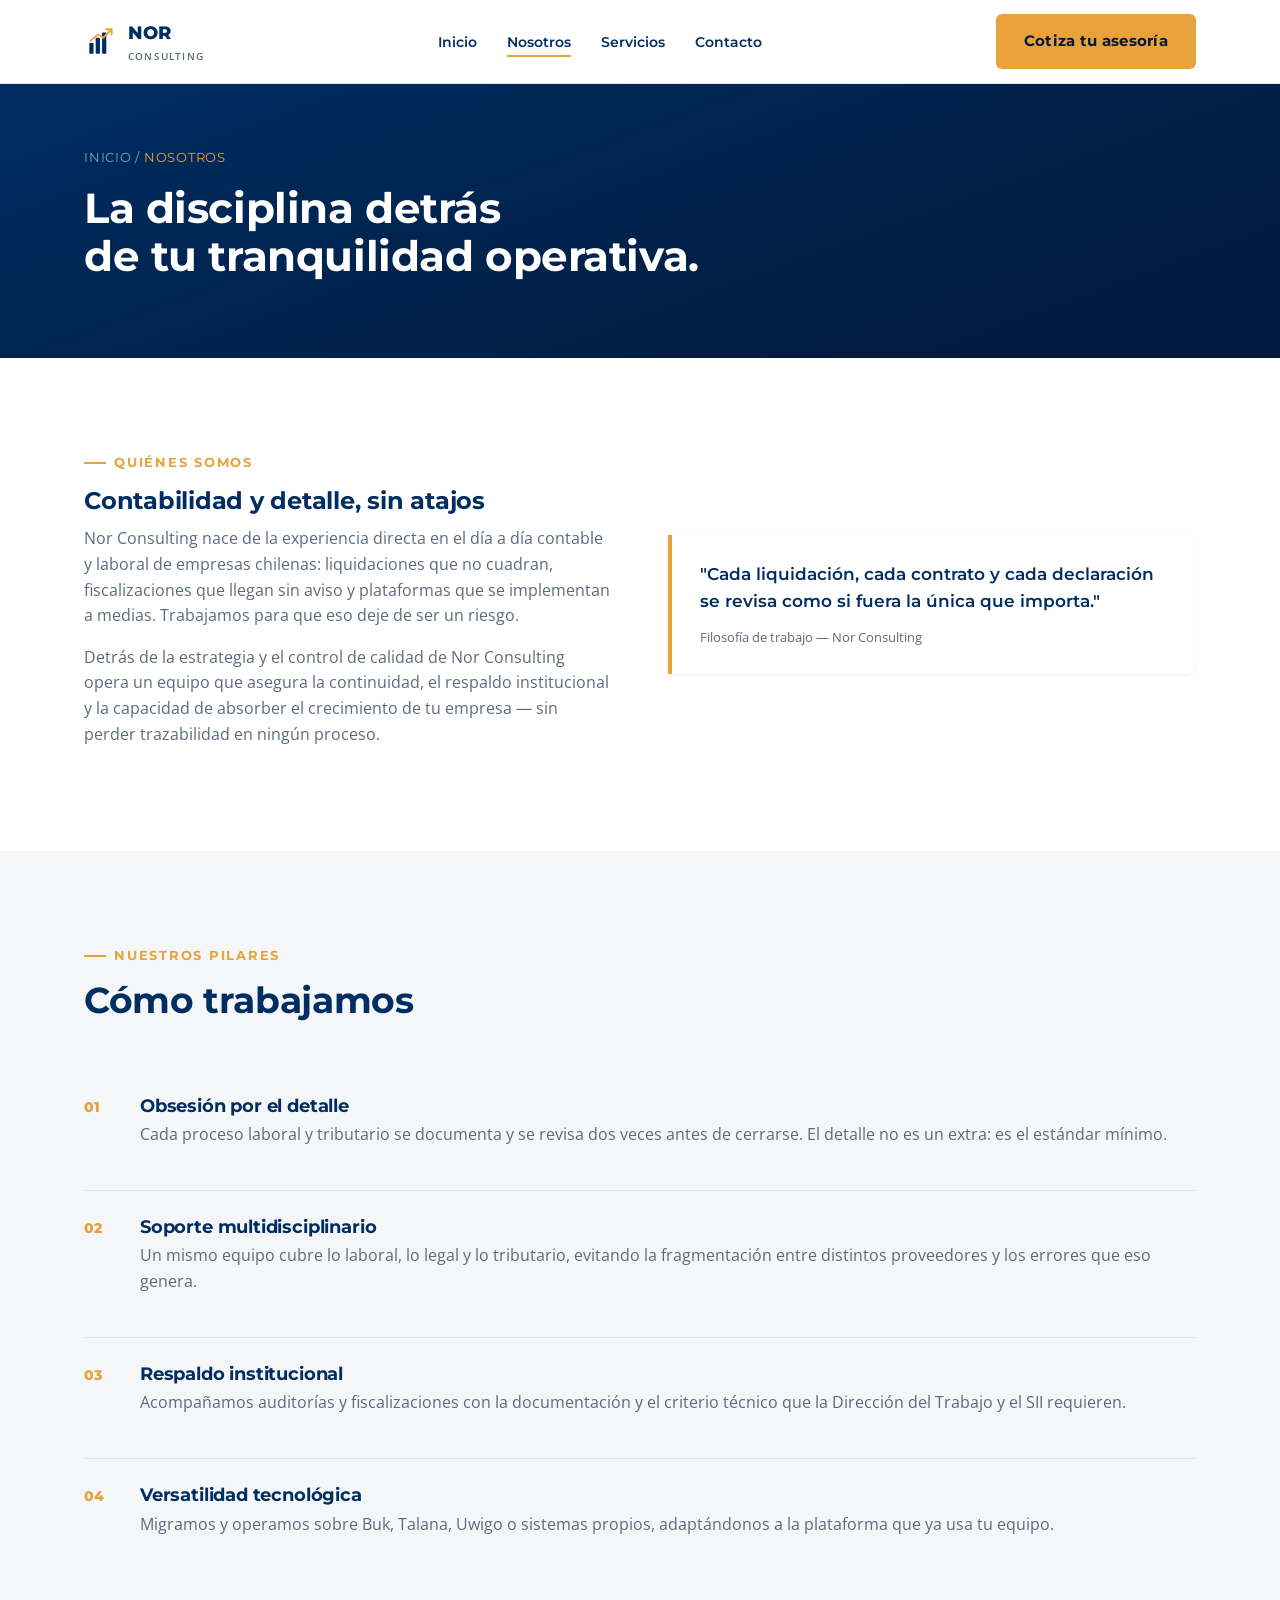
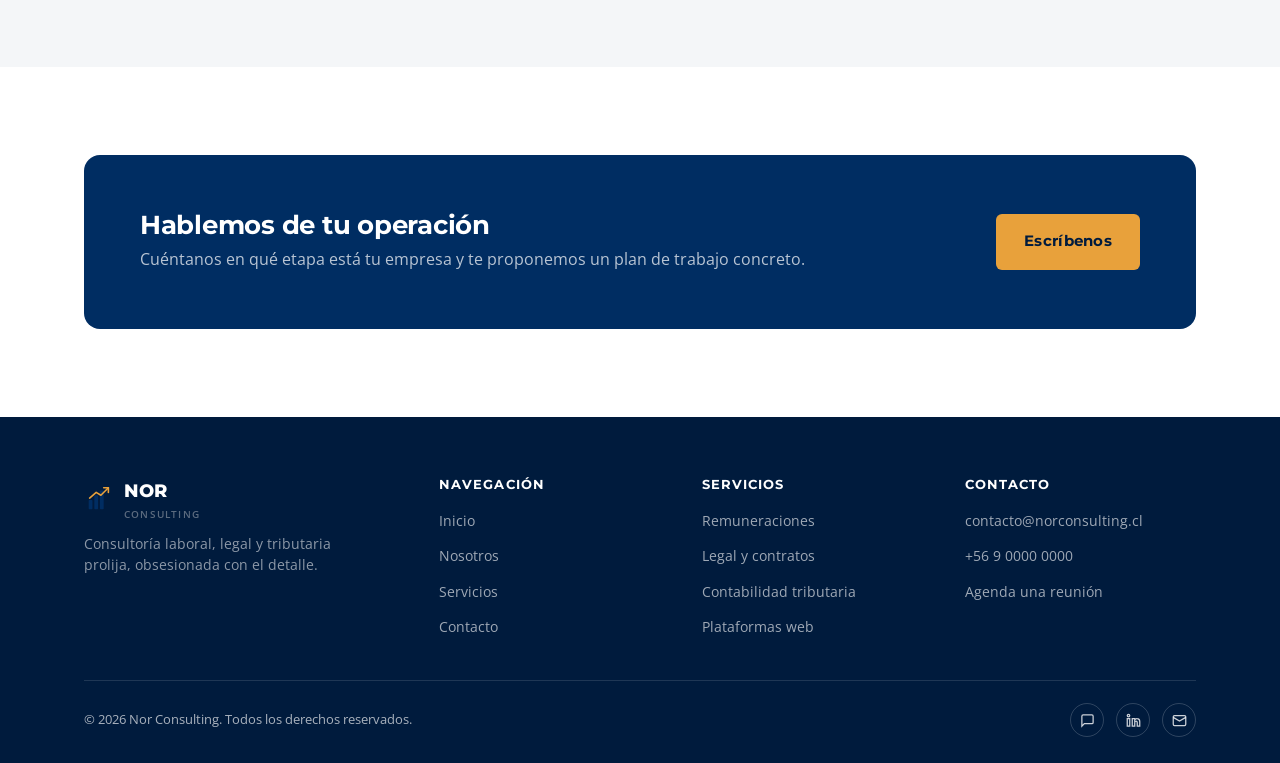
==== nosotros.html @ 2d268e41 "Corrige estructura del sitio para Vercel" ====
<!DOCTYPE html>
<html lang="es">
<head>
<meta charset="UTF-8">
<meta name="viewport" content="width=device-width, initial-scale=1.0">
<title>Nosotros | Nor Consulting</title>
<meta name="description" content="Conoce a Nor Consulting: un equipo multidisciplinario obsesionado con el detalle en remuneraciones, cumplimiento laboral y gestión tributaria.">
<link rel="icon" href="assets/favicon.svg" type="image/svg+xml">
<link rel="stylesheet" href="css/styles.css">
</head>
<body>

<header class="site-header">
  <nav class="nav container">
    <a href="index.html" class="brand">
      <img src="assets/logo.svg" alt="Nor Consulting" width="34" height="34">
      <span>NOR<br><small>Consulting</small></span>
    </a>
    <ul class="nav-links">
      <li><a href="index.html">Inicio</a></li>
      <li><a href="nosotros.html" class="active">Nosotros</a></li>
      <li><a href="servicios.html">Servicios</a></li>
      <li><a href="contacto.html">Contacto</a></li>
    </ul>
    <div class="nav-cta">
      <a href="contacto.html" class="btn btn-gold">Cotiza tu asesoría</a>
      <button class="nav-toggle" aria-label="Abrir menú" aria-expanded="false">
        <span></span><span></span><span></span>
      </button>
    </div>
  </nav>
</header>

<section class="page-hero">
  <div class="container">
    <p class="breadcrumb"><a href="index.html" style="color:inherit">Inicio</a> / <span class="gold">Nosotros</span></p>
    <h1>La disciplina detrás<br>de tu tranquilidad operativa.</h1>
  </div>
</section>

<section class="section">
  <div class="container grid grid-2" style="align-items:center; gap:56px;">
    <div class="reveal">
      <p class="eyebrow">Quiénes somos</p>
      <h2>Contabilidad y detalle, sin atajos</h2>
      <p>Nor Consulting nace de la experiencia directa en el día a día contable y laboral de empresas chilenas: liquidaciones que no cuadran, fiscalizaciones que llegan sin aviso y plataformas que se implementan a medias. Trabajamos para que eso deje de ser un riesgo.</p>
      <p>Detrás de la estrategia y el control de calidad de Nor Consulting opera un equipo que asegura la continuidad, el respaldo institucional y la capacidad de absorber el crecimiento de tu empresa — sin perder trazabilidad en ningún proceso.</p>
    </div>
    <div class="quote-card reveal">
      <p>"Cada liquidación, cada contrato y cada declaración se revisa como si fuera la única que importa."</p>
      <div class="who">Filosofía de trabajo — Nor Consulting</div>
    </div>
  </div>
</section>

<section class="section section-gray">
  <div class="container">
    <div class="section-head">
      <p class="eyebrow">Nuestros pilares</p>
      <h2>Cómo trabajamos</h2>
    </div>
    <div class="pillar reveal">
      <div class="index">01</div>
      <div>
        <h3>Obsesión por el detalle</h3>
        <p>Cada proceso laboral y tributario se documenta y se revisa dos veces antes de cerrarse. El detalle no es un extra: es el estándar mínimo.</p>
      </div>
    </div>
    <div class="pillar reveal">
      <div class="index">02</div>
      <div>
        <h3>Soporte multidisciplinario</h3>
        <p>Un mismo equipo cubre lo laboral, lo legal y lo tributario, evitando la fragmentación entre distintos proveedores y los errores que eso genera.</p>
      </div>
    </div>
    <div class="pillar reveal">
      <div class="index">03</div>
      <div>
        <h3>Respaldo institucional</h3>
        <p>Acompañamos auditorías y fiscalizaciones con la documentación y el criterio técnico que la Dirección del Trabajo y el SII requieren.</p>
      </div>
    </div>
    <div class="pillar reveal">
      <div class="index">04</div>
      <div>
        <h3>Versatilidad tecnológica</h3>
        <p>Migramos y operamos sobre Buk, Talana, Uwigo o sistemas propios, adaptándonos a la plataforma que ya usa tu equipo.</p>
      </div>
    </div>
  </div>
</section>

<section class="section">
  <div class="container">
    <div class="cta-band">
      <div>
        <h2>Hablemos de tu operación</h2>
        <p>Cuéntanos en qué etapa está tu empresa y te proponemos un plan de trabajo concreto.</p>
      </div>
      <a href="contacto.html" class="btn btn-gold">Escríbenos</a>
    </div>
  </div>
</section>

<footer class="site-footer">
  <div class="container">
    <div class="footer-top">
      <div class="footer-brand">
        <a href="index.html" class="brand">
          <img src="assets/logo.svg" alt="Nor Consulting" width="30" height="30">
          <span>NOR<br><small>Consulting</small></span>
        </a>
        <p>Consultoría laboral, legal y tributaria prolija, obsesionada con el detalle.</p>
      </div>
      <div class="footer-col">
        <h4>Navegación</h4>
        <ul>
          <li><a href="index.html">Inicio</a></li>
          <li><a href="nosotros.html">Nosotros</a></li>
          <li><a href="servicios.html">Servicios</a></li>
          <li><a href="contacto.html">Contacto</a></li>
        </ul>
      </div>
      <div class="footer-col">
        <h4>Servicios</h4>
        <ul>
          <li><a href="servicios.html#remuneraciones">Remuneraciones</a></li>
          <li><a href="servicios.html#legal">Legal y contratos</a></li>
          <li><a href="servicios.html#tributaria">Contabilidad tributaria</a></li>
          <li><a href="servicios.html#plataformas">Plataformas web</a></li>
        </ul>
      </div>
      <div class="footer-col">
        <h4>Contacto</h4>
        <ul>
          <li><a href="mailto:contacto@norconsulting.cl">contacto@norconsulting.cl</a></li>
          <li><a href="tel:+56900000000">+56 9 0000 0000</a></li>
          <li><a href="contacto.html">Agenda una reunión</a></li>
        </ul>
      </div>
    </div>
    <div class="footer-bottom">
      <span>© 2026 Nor Consulting. Todos los derechos reservados.</span>
      <div class="social">
        <a href="#" aria-label="WhatsApp"><svg viewBox="0 0 24 24" fill="none" stroke-width="2"><path d="M21 15a2 2 0 0 1-2 2H7l-4 4V5a2 2 0 0 1 2-2h14a2 2 0 0 1 2 2z"/></svg></a>
        <a href="#" aria-label="LinkedIn"><svg viewBox="0 0 24 24" fill="none" stroke-width="2"><rect x="2" y="9" width="4" height="12"/><circle cx="4" cy="4" r="2"/><path d="M10 9h4v2a4 4 0 0 1 4-2c3 0 4 2 4 5v7h-4v-6c0-1-1-2-2-2s-2 1-2 2v6h-4z"/></svg></a>
        <a href="#" aria-label="Email"><svg viewBox="0 0 24 24" fill="none" stroke-width="2"><rect x="2" y="4" width="20" height="16" rx="2"/><path d="m2 7 10 6 10-6"/></svg></a>
      </div>
    </div>
  </div>
</footer>

<script src="js/main.js"></script>
</body>
</html>
---- css/styles.css ----
/* =========================================================
   NOR CONSULTING — Design System
   Navy #002D62 · Gold #E8A13B · White #FFFFFF · Gray #F4F6F8
   Display/Headings: Montserrat  |  Body: Open Sans
   ========================================================= */

@import url('https://fonts.googleapis.com/css2?family=Montserrat:wght@600;700;800&family=Open+Sans:wght@400;600;700&display=swap');

:root{
  --navy: #002D62;
  --navy-dark: #001B3D;
  --navy-soft: #103A6E;
  --gold: #E8A13B;
  --gold-light: #F3C77A;
  --white: #FFFFFF;
  --bg-gray: #F4F6F8;
  --ink: #0A1628;
  --text-muted: #5B6B7F;
  --border: #E2E8ED;

  --font-display: 'Montserrat', sans-serif;
  --font-body: 'Open Sans', sans-serif;

  --container: 1160px;
  --radius: 10px;
  --shadow-sm: 0 1px 3px rgba(0,29,64,0.08);
  --shadow-md: 0 8px 24px rgba(0,29,64,0.10);
  --shadow-lg: 0 20px 48px rgba(0,29,64,0.16);
}

*, *::before, *::after{ box-sizing: border-box; }

html{ scroll-behavior: smooth; }

body{
  margin:0;
  font-family: var(--font-body);
  color: var(--ink);
  background: var(--white);
  line-height: 1.6;
  -webkit-font-smoothing: antialiased;
}

h1,h2,h3,h4{
  font-family: var(--font-display);
  color: var(--navy);
  margin: 0 0 .5em;
  line-height: 1.15;
  letter-spacing: -0.01em;
}

p{ margin: 0 0 1em; color: var(--text-muted); }

a{ color: inherit; text-decoration: none; }

img{ max-width: 100%; display:block; }

.container{
  max-width: var(--container);
  margin: 0 auto;
  padding: 0 24px;
}

.eyebrow{
  display:inline-flex;
  align-items:center;
  gap:8px;
  font-family: var(--font-display);
  font-weight:700;
  font-size: 12.5px;
  letter-spacing: 0.14em;
  text-transform: uppercase;
  color: var(--gold);
  margin-bottom: 14px;
}
.eyebrow::before{
  content:"";
  width: 22px; height:2px;
  background: var(--gold);
  display:inline-block;
}

/* -------------------- Buttons -------------------- */
.btn{
  display:inline-flex;
  align-items:center;
  justify-content:center;
  gap:8px;
  font-family: var(--font-display);
  font-weight:700;
  font-size: 14.5px;
  letter-spacing: 0.02em;
  padding: 14px 26px;
  border-radius: 6px;
  border: 2px solid transparent;
  cursor:pointer;
  transition: transform .15s ease, box-shadow .15s ease, background .15s ease, color .15s ease, border-color .15s ease;
}
.btn-gold{
  background: var(--gold);
  color: var(--navy-dark);
}
.btn-gold:hover{ background: var(--gold-light); transform: translateY(-2px); box-shadow: var(--shadow-md); }

.btn-outline{
  background: transparent;
  border-color: rgba(255,255,255,0.35);
  color: var(--white);
}
.btn-outline:hover{ border-color: var(--gold); color: var(--gold); }

.btn-navy{
  background: var(--navy);
  color: var(--white);
}
.btn-navy:hover{ background: var(--navy-dark); transform: translateY(-2px); box-shadow: var(--shadow-md); }

/* -------------------- Header / Nav -------------------- */
.site-header{
  position: sticky;
  top:0;
  z-index: 100;
  background: rgba(255,255,255,0.92);
  backdrop-filter: blur(10px);
  border-bottom: 1px solid var(--border);
}
.nav{
  display:flex;
  align-items:center;
  justify-content:space-between;
  padding: 14px 24px;
}
.brand{
  display:flex;
  align-items:center;
  gap:10px;
  font-family: var(--font-display);
  font-weight:800;
  font-size: 18px;
  color: var(--navy);
}
.brand small{
  display:block;
  font-family: var(--font-body);
  font-weight:600;
  font-size: 10px;
  letter-spacing: 0.12em;
  color: var(--text-muted);
  text-transform: uppercase;
}
.nav-links{
  display:flex;
  align-items:center;
  gap: 30px;
  list-style:none;
  margin:0; padding:0;
}
.nav-links a{
  font-family: var(--font-display);
  font-weight:600;
  font-size: 14px;
  color: var(--navy);
  position: relative;
  padding: 6px 0;
}
.nav-links a::after{
  content:"";
  position:absolute;
  left:0; bottom:0;
  width:0; height:2px;
  background: var(--gold);
  transition: width .2s ease;
}
.nav-links a:hover::after,
.nav-links a.active::after{ width:100%; }
.nav-links a.active{ color: var(--navy); }

.nav-cta{ display:flex; align-items:center; gap:18px; }

.nav-toggle{
  display:none;
  background:none;
  border:none;
  cursor:pointer;
  padding: 6px;
}
.nav-toggle span{
  display:block;
  width: 24px; height:2px;
  background: var(--navy);
  margin: 5px 0;
  transition: .2s;
}

@media (max-width: 900px){
  .nav-links{
    position: fixed;
    top: 64px; left:0; right:0;
    flex-direction: column;
    background: var(--white);
    padding: 20px 24px 30px;
    gap: 18px;
    border-bottom: 1px solid var(--border);
    transform: translateY(-130%);
    transition: transform .25s ease;
  }
  .nav-links.open{ transform: translateY(0); }
  .nav-toggle{ display:block; }
  .nav-cta .btn{ display:none; }
}

/* -------------------- Hero -------------------- */
.hero{
  position: relative;
  background: linear-gradient(160deg, var(--navy) 0%, var(--navy-dark) 78%);
  color: var(--white);
  overflow: hidden;
  padding: 96px 0 84px;
}
.hero .container{
  display:grid;
  grid-template-columns: 1.05fr 0.95fr;
  gap: 48px;
  align-items:center;
}
.hero h1{
  color: var(--white);
  font-size: clamp(34px, 4.4vw, 54px);
  font-weight: 800;
}
.hero h1 .accent{ color: var(--gold); }
.hero .lead{
  color: rgba(255,255,255,0.78);
  font-size: 17px;
  max-width: 480px;
  margin-bottom: 30px;
}
.hero-ctas{ display:flex; gap:14px; flex-wrap:wrap; }

/* Signature element: ledger-to-order animation */
.ledger{
  position:relative;
  width: 100%;
  aspect-ratio: 1 / 0.82;
  min-height: 320px;
}
.ledger-frame{
  position:absolute; inset:0;
  border: 1px solid rgba(255,255,255,0.12);
  border-radius: 14px;
  background: rgba(255,255,255,0.03);
}
.ledger-row{
  position:absolute;
  left: 6%;
  width: 88%;
  height: 34px;
  border-radius: 6px;
  background: rgba(255,255,255,0.06);
  border: 1px solid rgba(255,255,255,0.08);
  display:flex;
  align-items:center;
  padding: 0 16px;
  gap: 12px;
  opacity:0;
  animation: settle 900ms cubic-bezier(.2,.7,.2,1) forwards;
}
.ledger-row .dot{ width:7px; height:7px; border-radius:50%; background: var(--gold); flex-shrink:0; }
.ledger-row .bar{ height:8px; border-radius:4px; background: rgba(255,255,255,0.18); }
.ledger-row .bar.gold{ background: var(--gold); opacity:.85; }

.ledger-row:nth-child(2){ top: 10%; animation-delay: .15s; }
.ledger-row:nth-child(3){ top: 24%; animation-delay: .38s; }
.ledger-row:nth-child(4){ top: 38%; animation-delay: .52s; }
.ledger-row:nth-child(5){ top: 52%; animation-delay: .70s; }
.ledger-row:nth-child(6){ top: 66%; animation-delay: .88s; }
.ledger-row:nth-child(7){ top: 80%; animation-delay: 1.05s; background: rgba(232,161,59,0.14); border-color: rgba(232,161,59,0.35); }

@keyframes settle{
  0%{ opacity:0; transform: translate(var(--dx,0), var(--dy,0)) rotate(var(--dr,0)); }
  100%{ opacity:1; transform: translate(0,0) rotate(0); }
}
.ledger-row:nth-child(2){ --dx:-40px; --dy:-30px; --dr:-6deg; }
.ledger-row:nth-child(3){ --dx:34px; --dy:-16px; --dr:5deg; }
.ledger-row:nth-child(4){ --dx:-24px; --dy:22px; --dr:-4deg; }
.ledger-row:nth-child(5){ --dx:44px; --dy:12px; --dr:7deg; }
.ledger-row:nth-child(6){ --dx:-30px; --dy:-18px; --dr:-5deg; }
.ledger-row:nth-child(7){ --dx:20px; --dy:26px; --dr:3deg; }

@media (prefers-reduced-motion: reduce){
  .ledger-row{ animation: none !important; opacity:1 !important; transform:none !important; }
}

@media (max-width: 860px){
  .hero .container{ grid-template-columns: 1fr; }
  .ledger{ order:-1; min-height: 220px; }
}

/* -------------------- Trust bar -------------------- */
.trust{
  background: var(--white);
  border-bottom: 1px solid var(--border);
  padding: 30px 0;
}
.trust-inner{
  display:flex;
  align-items:center;
  justify-content:space-between;
  gap: 24px;
  flex-wrap:wrap;
}
.trust-label{
  font-family: var(--font-display);
  font-weight:700;
  font-size: 12px;
  letter-spacing: 0.1em;
  text-transform: uppercase;
  color: var(--text-muted);
  white-space:nowrap;
}
.trust-logos{
  display:flex;
  align-items:center;
  gap: 36px;
  flex-wrap:wrap;
}
.trust-logos span{
  font-family: var(--font-display);
  font-weight:800;
  font-size: 19px;
  color: var(--navy);
  opacity:.85;
}

/* -------------------- Section shells -------------------- */
.section{ padding: 88px 0; }
.section-gray{ background: var(--bg-gray); }
.section-navy{ background: var(--navy); color: var(--white); }
.section-navy h2, .section-navy h3{ color: var(--white); }
.section-navy p{ color: rgba(255,255,255,0.72); }

.section-head{
  max-width: 640px;
  margin-bottom: 48px;
}
.section-head.center{ margin-left:auto; margin-right:auto; text-align:center; }
.section-head h2{ font-size: clamp(26px, 3vw, 36px); }

/* -------------------- Cards / Grids -------------------- */
.grid{ display:grid; gap: 24px; }
.grid-2{ grid-template-columns: repeat(2, 1fr); }
.grid-3{ grid-template-columns: repeat(3, 1fr); }
.grid-4{ grid-template-columns: repeat(4, 1fr); }

@media (max-width: 900px){
  .grid-4{ grid-template-columns: repeat(2, 1fr); }
  .grid-3{ grid-template-columns: repeat(2, 1fr); }
}
@media (max-width: 620px){
  .grid-2, .grid-3, .grid-4{ grid-template-columns: 1fr; }
}

.card{
  background: var(--white);
  border: 1px solid var(--border);
  border-radius: var(--radius);
  padding: 30px 26px;
  transition: transform .18s ease, box-shadow .18s ease, border-color .18s ease;
}
.card:hover{ transform: translateY(-4px); box-shadow: var(--shadow-md); border-color: transparent; }

.card-icon{
  width: 46px; height:46px;
  border-radius: 9px;
  background: var(--navy);
  display:flex; align-items:center; justify-content:center;
  margin-bottom: 18px;
}
.card-icon svg{ width: 22px; height:22px; stroke: var(--gold); }

.card h3{ font-size: 18px; margin-bottom: 8px; }
.card p{ font-size: 14.5px; margin-bottom: 0; }

.card ul{ margin: 12px 0 0; padding-left: 18px; color: var(--text-muted); font-size: 14px; }
.card ul li{ margin-bottom: 6px; }

/* Service card, dark variant used on servicios.html */
.service-card{
  background: var(--navy);
  color: var(--white);
  border-radius: var(--radius);
  padding: 34px 28px;
  position: relative;
  overflow:hidden;
}
.service-card::before{
  content:"";
  position:absolute;
  top:-40%; right:-20%;
  width: 220px; height:220px;
  background: radial-gradient(circle, rgba(232,161,59,0.16), transparent 70%);
}
.service-card h3{ color: var(--white); font-size: 19px; }
.service-card p{ color: rgba(255,255,255,0.68); }
.service-card ul{ color: rgba(255,255,255,0.75); }
.service-card .card-icon{ background: rgba(255,255,255,0.08); }

/* -------------------- Stats strip -------------------- */
.stats{
  display:grid;
  grid-template-columns: repeat(4, 1fr);
  gap: 24px;
  text-align:center;
}
.stat .num{
  font-family: var(--font-display);
  font-weight:800;
  font-size: clamp(30px, 3vw, 40px);
  color: var(--gold);
}
.stat .label{
  font-size: 13px;
  color: rgba(255,255,255,0.7);
  text-transform: uppercase;
  letter-spacing: 0.06em;
}
@media (max-width: 700px){ .stats{ grid-template-columns: repeat(2,1fr); } }

/* -------------------- CTA band -------------------- */
.cta-band{
  background: var(--navy);
  color: var(--white);
  border-radius: 16px;
  padding: 56px;
  display:flex;
  align-items:center;
  justify-content:space-between;
  gap: 30px;
  flex-wrap:wrap;
}
.cta-band h2{ color: var(--white); margin-bottom: 6px; font-size: 26px; }
.cta-band p{ margin:0; color: rgba(255,255,255,0.72); }

/* -------------------- Forms -------------------- */
.form-panel{
  background: var(--white);
  border: 1px solid var(--border);
  border-radius: var(--radius);
  padding: 36px;
  box-shadow: var(--shadow-md);
}
.field{ margin-bottom: 18px; }
.field label{
  display:block;
  font-family: var(--font-display);
  font-weight:600;
  font-size: 13px;
  color: var(--navy);
  margin-bottom: 6px;
}
.field input, .field select, .field textarea{
  width:100%;
  padding: 12px 14px;
  border: 1px solid var(--border);
  border-radius: 6px;
  font-family: var(--font-body);
  font-size: 14.5px;
  color: var(--ink);
  background: var(--bg-gray);
  transition: border-color .15s ease, background .15s ease;
}
.field input:focus, .field select:focus, .field textarea:focus{
  outline: none;
  border-color: var(--gold);
  background: var(--white);
}
.field textarea{ resize: vertical; min-height: 110px; }
.form-note{ font-size: 12.5px; color: var(--text-muted); margin-top: 10px; }
.form-success{
  display:none;
  background: #F0F8F2;
  border: 1px solid #BFE3C6;
  color: #1E6B32;
  padding: 14px 16px;
  border-radius: 8px;
  font-size: 14px;
  margin-top: 16px;
}

/* -------------------- Contact info list -------------------- */
.contact-info-item{
  display:flex;
  gap: 16px;
  align-items:flex-start;
  padding: 18px 0;
  border-bottom: 1px solid rgba(255,255,255,0.1);
}
.contact-info-item:last-child{ border-bottom:none; }
.contact-info-item .ic{
  width: 38px; height:38px;
  border-radius: 8px;
  background: rgba(232,161,59,0.14);
  display:flex; align-items:center; justify-content:center;
  flex-shrink:0;
}
.contact-info-item .ic svg{ width:18px; height:18px; stroke: var(--gold); }
.contact-info-item h4{ color: var(--white); font-size: 14.5px; margin: 0 0 3px; font-family: var(--font-display); }
.contact-info-item p{ margin:0; color: rgba(255,255,255,0.68); font-size: 14px; }

/* -------------------- Timeline / pillars (nosotros) -------------------- */
.pillar{
  display:flex;
  gap: 20px;
  padding: 26px 0;
  border-bottom: 1px solid var(--border);
}
.pillar:last-child{ border-bottom: none; }
.pillar .index{
  font-family: var(--font-display);
  font-weight:800;
  font-size: 14px;
  color: var(--gold);
  width: 36px;
  flex-shrink:0;
}
.pillar h3{ font-size: 18px; margin-bottom: 6px; }

.quote-card{
  background: var(--white);
  border-left: 4px solid var(--gold);
  border-radius: 0 10px 10px 0;
  padding: 26px 28px;
  box-shadow: var(--shadow-sm);
}
.quote-card p{
  font-family: var(--font-display);
  font-size: 17px;
  font-weight: 600;
  color: var(--navy);
  margin-bottom: 12px;
  font-style: normal;
}
.quote-card .who{ font-size: 13px; color: var(--text-muted); }

/* -------------------- Footer -------------------- */
.site-footer{
  background: var(--navy-dark);
  color: rgba(255,255,255,0.66);
  padding: 60px 0 26px;
}
.footer-top{
  display:grid;
  grid-template-columns: 1.4fr 1fr 1fr 1fr;
  gap: 32px;
  padding-bottom: 40px;
  border-bottom: 1px solid rgba(255,255,255,0.12);
}
.footer-brand .brand{ color: var(--white); }
.footer-brand p{ font-size: 13.5px; color: rgba(255,255,255,0.55); margin-top: 12px; max-width: 260px; }
.footer-col h4{
  font-family: var(--font-display);
  font-size: 13px;
  letter-spacing: 0.08em;
  text-transform: uppercase;
  color: var(--white);
  margin-bottom: 16px;
}
.footer-col ul{ list-style:none; margin:0; padding:0; display:flex; flex-direction:column; gap: 10px; }
.footer-col a{ font-size: 14px; color: rgba(255,255,255,0.62); transition: color .15s ease; }
.footer-col a:hover{ color: var(--gold); }
.footer-bottom{
  display:flex;
  align-items:center;
  justify-content:space-between;
  padding-top: 22px;
  font-size: 12.5px;
  flex-wrap:wrap;
  gap: 14px;
}
.social{ display:flex; gap: 12px; }
.social a{
  width: 34px; height:34px;
  border-radius: 50%;
  border: 1px solid rgba(255,255,255,0.18);
  display:flex; align-items:center; justify-content:center;
  transition: border-color .15s ease, background .15s ease;
}
.social a:hover{ border-color: var(--gold); background: rgba(232,161,59,0.1); }
.social svg{ width:15px; height:15px; stroke: rgba(255,255,255,0.8); }

@media (max-width: 860px){
  .footer-top{ grid-template-columns: 1fr 1fr; }
}
@media (max-width: 560px){
  .footer-top{ grid-template-columns: 1fr; }
  .cta-band{ padding: 36px; flex-direction:column; align-items:flex-start; }
  .section{ padding: 60px 0; }
}

/* -------------------- Page hero (interior pages) -------------------- */
.page-hero{
  background: linear-gradient(160deg, var(--navy) 0%, var(--navy-dark) 85%);
  color: var(--white);
  padding: 64px 0 56px;
}
.page-hero h1{ color: var(--white); font-size: clamp(28px, 3.6vw, 42px); }
.breadcrumb{
  font-family: var(--font-display);
  font-size: 12.5px;
  letter-spacing: 0.06em;
  text-transform: uppercase;
  color: rgba(255,255,255,0.55);
  margin-bottom: 16px;
}
.breadcrumb .gold{ color: var(--gold); }

/* -------------------- Utilities -------------------- */
.mt-0{ margin-top:0; }
.text-center{ text-align:center; }
.reveal{
  opacity:0;
  transform: translateY(18px);
  transition: opacity .6s ease, transform .6s ease;
}
.reveal.in{ opacity:1; transform:none; }
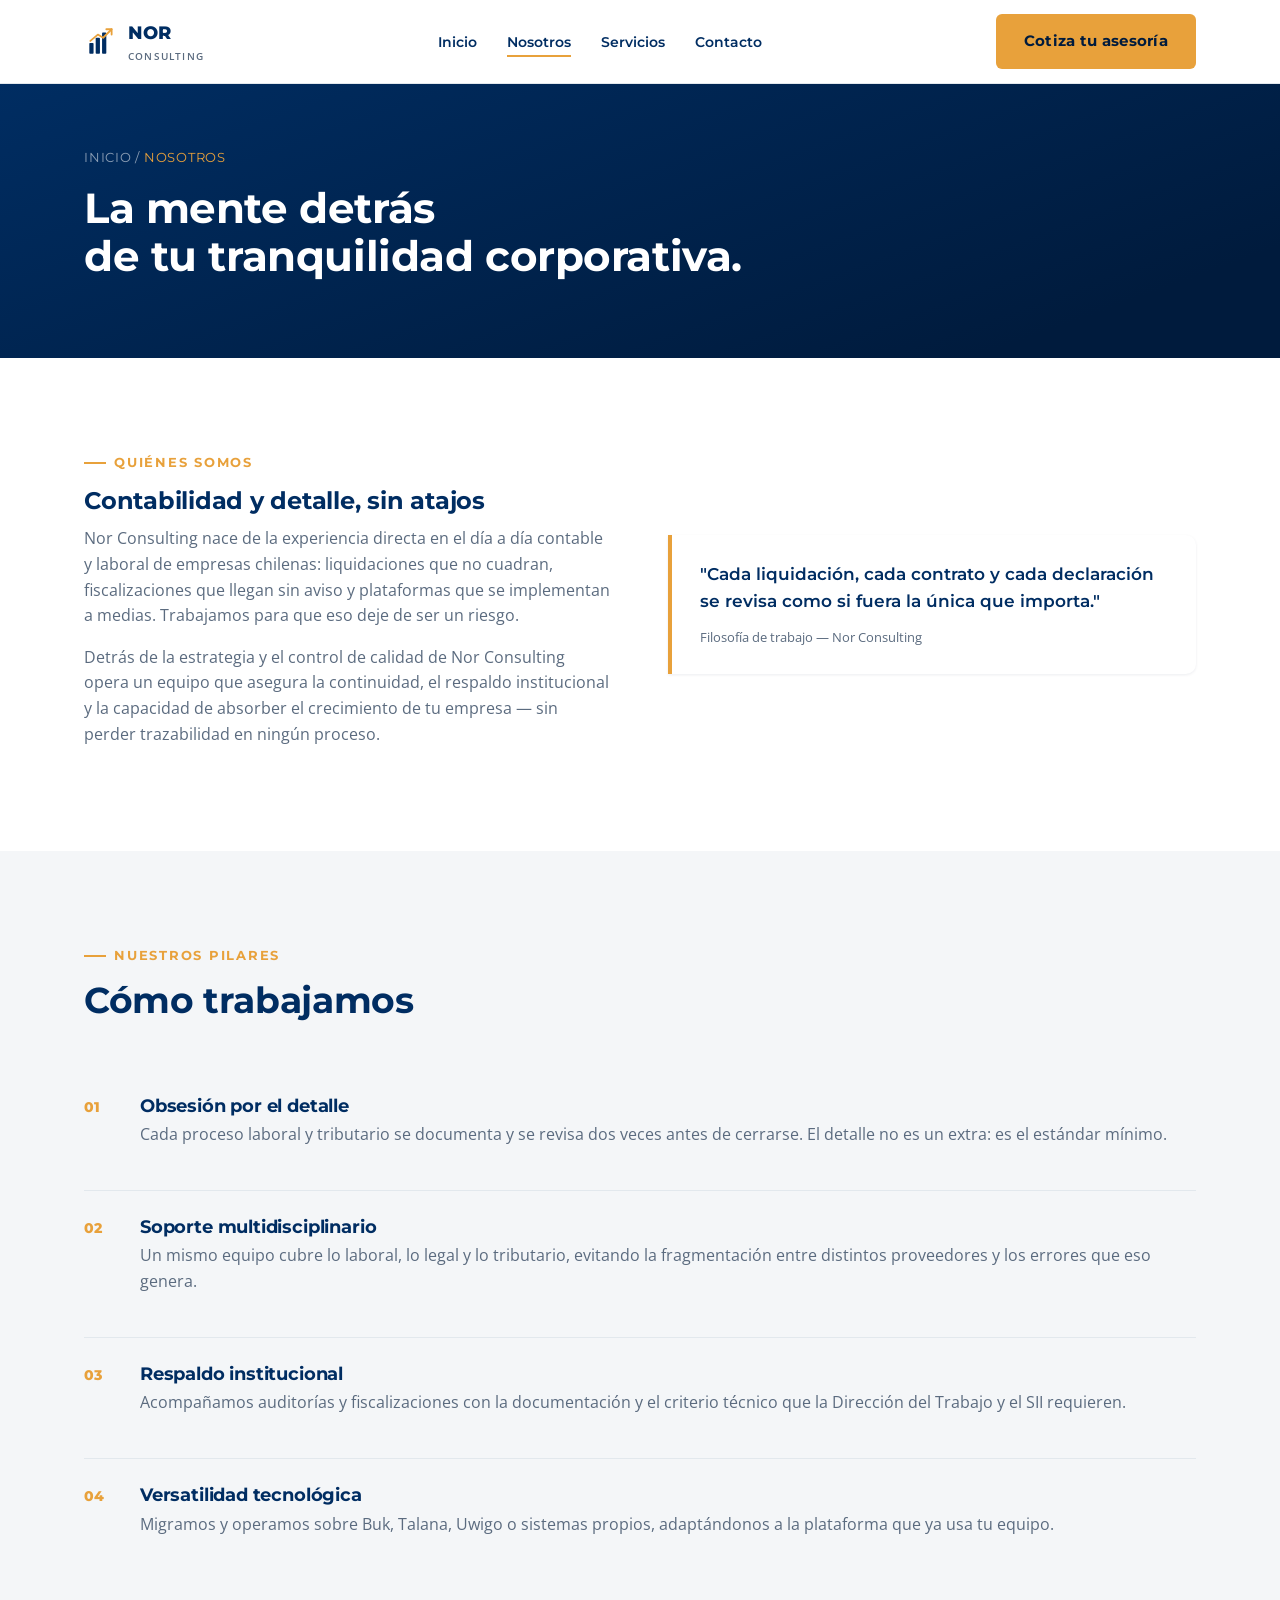
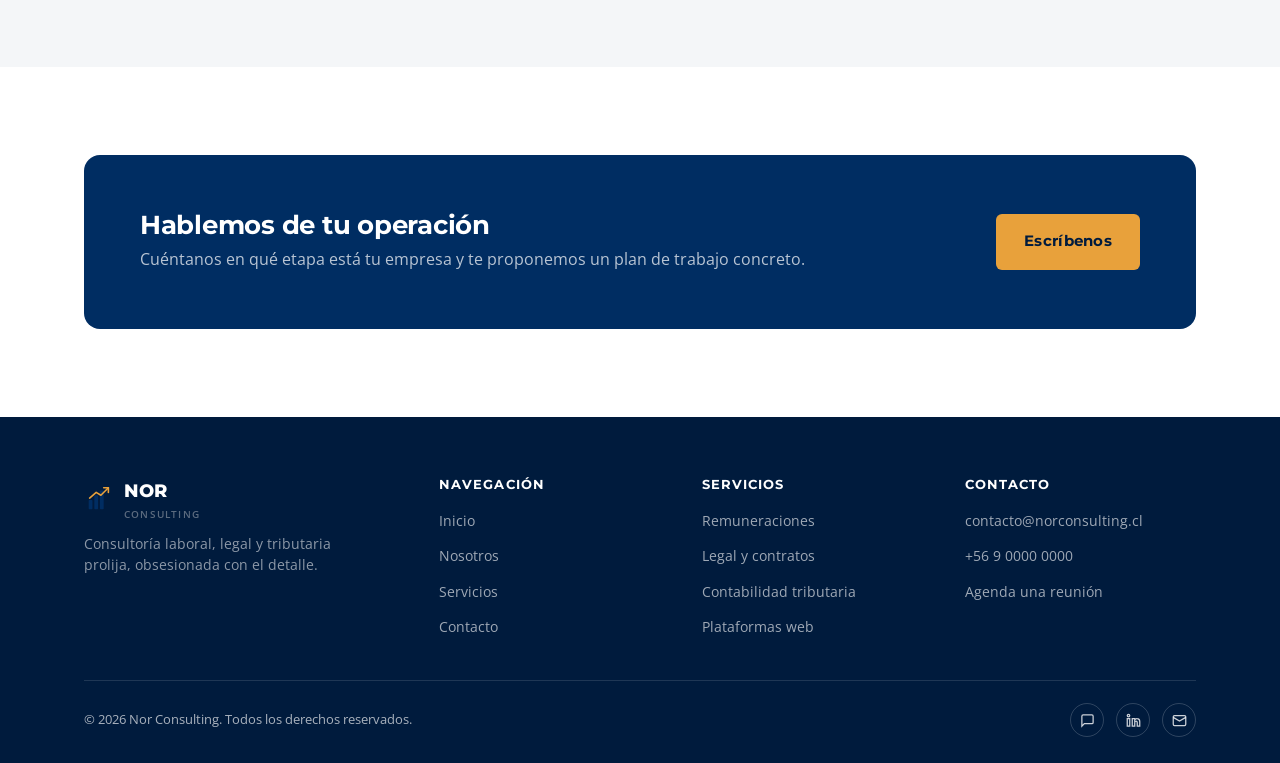
==== commit 4eccdd86: "Actualiza textos del sitio" ====
--- a/nosotros.html
+++ b/nosotros.html
@@ -34,7 +34,7 @@
 <section class="page-hero">
   <div class="container">
     <p class="breadcrumb"><a href="index.html" style="color:inherit">Inicio</a> / <span class="gold">Nosotros</span></p>
-    <h1>La disciplina detrás<br>de tu tranquilidad operativa.</h1>
+    <h1>La mente detrás<br>de tu tranquilidad corporativa.</h1>
   </div>
 </section>
 
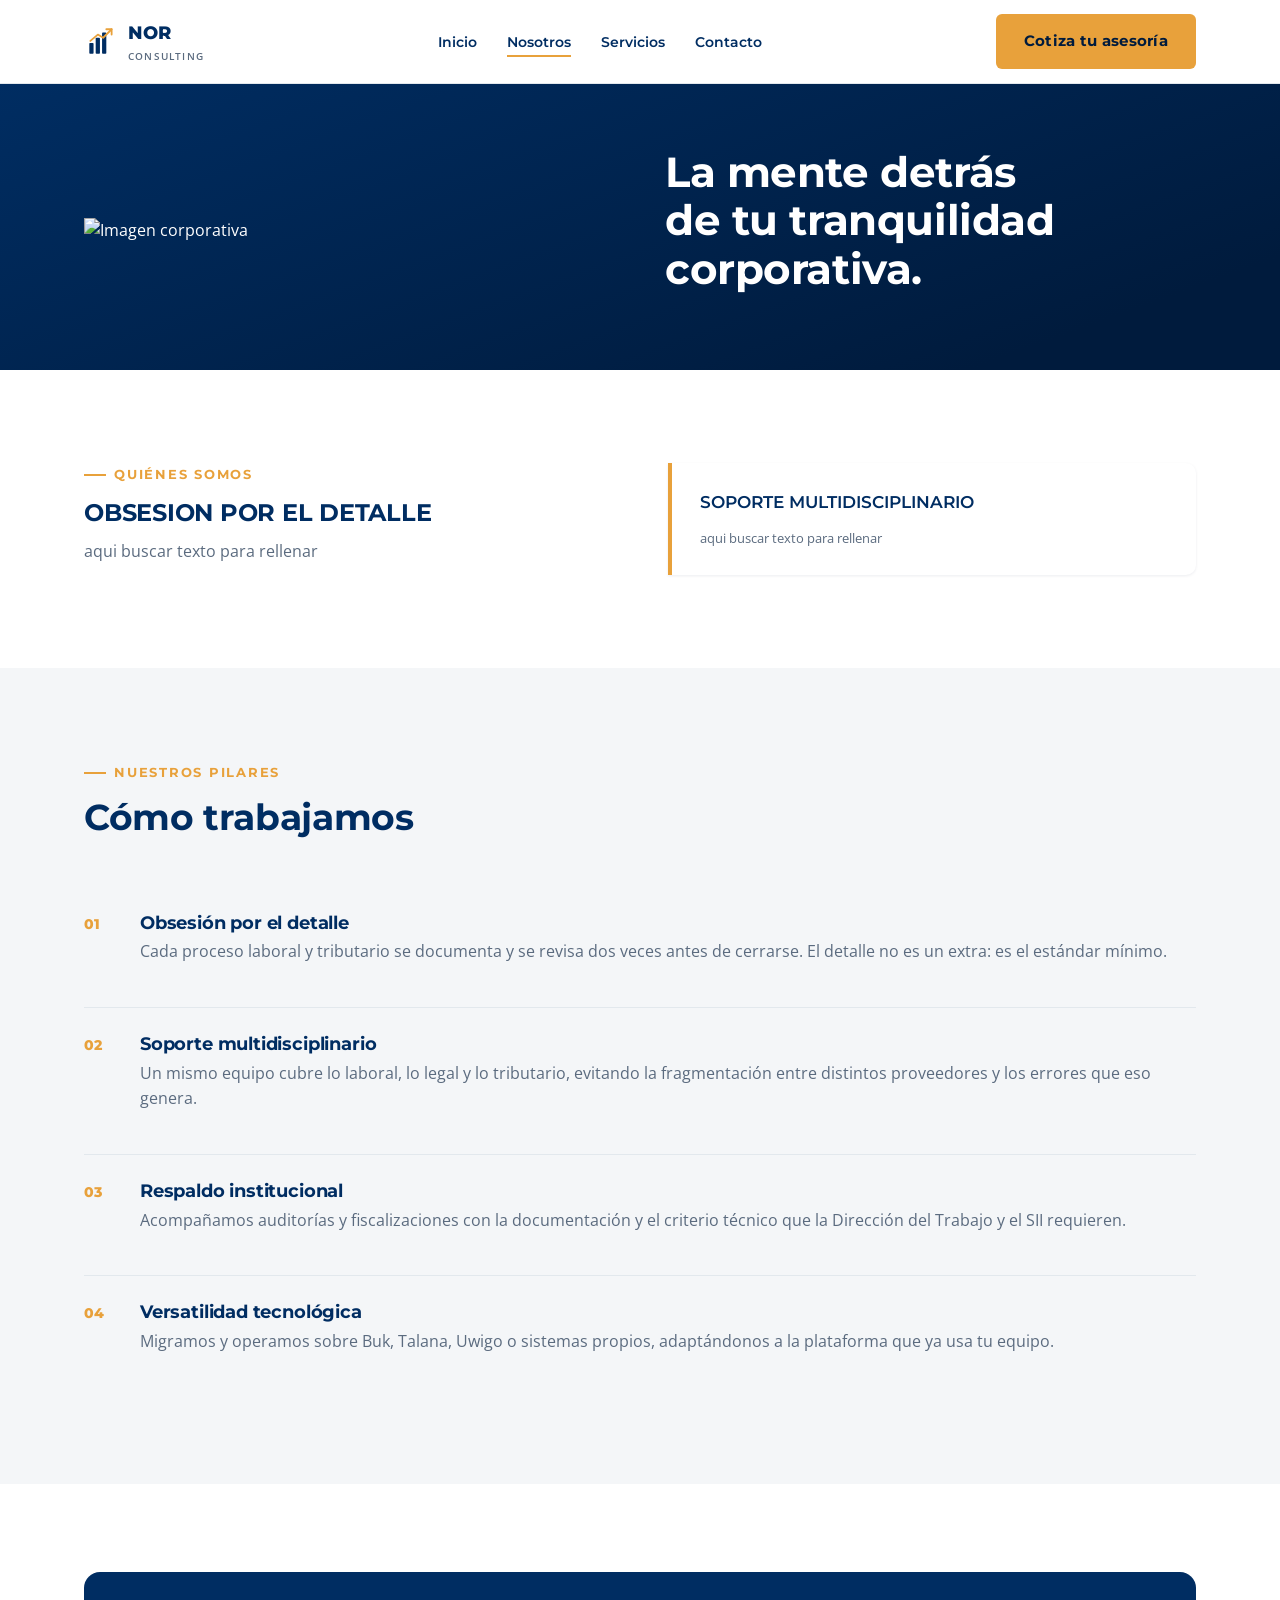
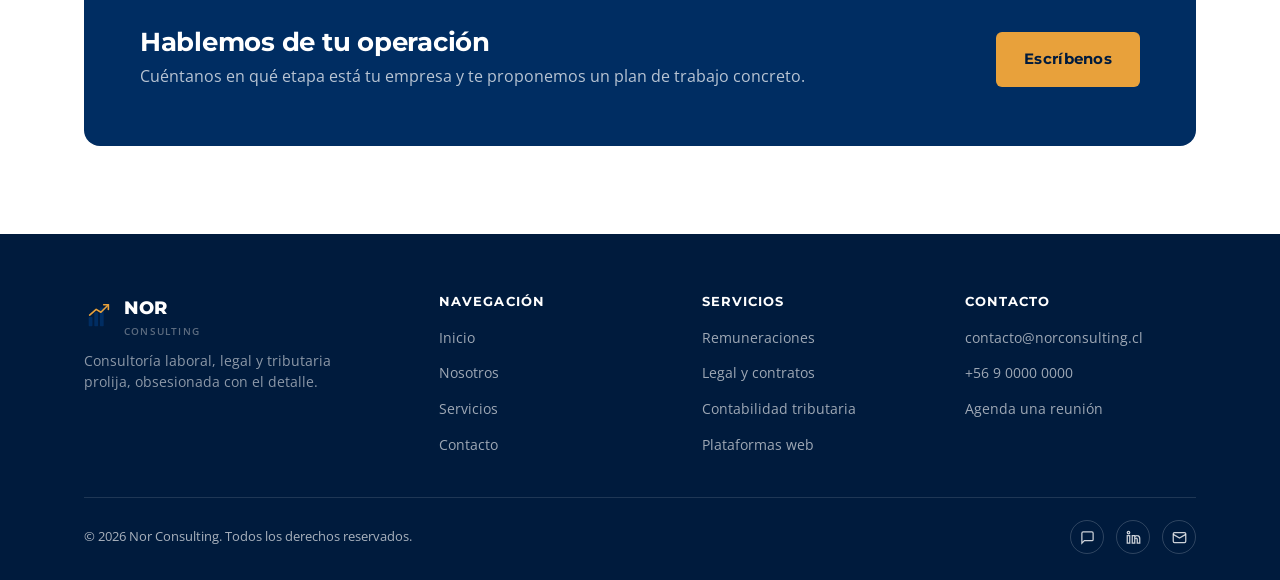
==== commit 77f909c2: "Actualiza textos del sitio" ====
--- a/nosotros.html
+++ b/nosotros.html
@@ -33,8 +33,17 @@
 
 <section class="page-hero">
   <div class="container">
-    <p class="breadcrumb"><a href="index.html" style="color:inherit">Inicio</a> / <span class="gold">Nosotros</span></p>
-    <h1>La mente detrás<br>de tu tranquilidad corporativa.</h1>
+    <div class="hero-content">
+      
+      <div class="hero-image">
+        <img src="ruta-de-tu-imagen.png" alt="Imagen corporativa">
+      </div>
+
+      <div class="hero-text">
+        <h1>La mente detrás<br>de tu tranquilidad corporativa.</h1>
+      </div>
+
+    </div>
   </div>
 </section>
 
@@ -42,13 +51,12 @@
   <div class="container grid grid-2" style="align-items:center; gap:56px;">
     <div class="reveal">
       <p class="eyebrow">Quiénes somos</p>
-      <h2>Contabilidad y detalle, sin atajos</h2>
-      <p>Nor Consulting nace de la experiencia directa en el día a día contable y laboral de empresas chilenas: liquidaciones que no cuadran, fiscalizaciones que llegan sin aviso y plataformas que se implementan a medias. Trabajamos para que eso deje de ser un riesgo.</p>
-      <p>Detrás de la estrategia y el control de calidad de Nor Consulting opera un equipo que asegura la continuidad, el respaldo institucional y la capacidad de absorber el crecimiento de tu empresa — sin perder trazabilidad en ningún proceso.</p>
+      <h2>OBSESION POR EL DETALLE</h2>
+      <p>aqui buscar texto para rellenar</p>
     </div>
     <div class="quote-card reveal">
-      <p>"Cada liquidación, cada contrato y cada declaración se revisa como si fuera la única que importa."</p>
-      <div class="who">Filosofía de trabajo — Nor Consulting</div>
+      <p>SOPORTE MULTIDISCIPLINARIO </p>
+      <div class="who"> aqui buscar texto para rellenar</div>
     </div>
   </div>
 </section>
--- a/css/styles.css
+++ b/css/styles.css
@@ -623,3 +623,22 @@
   transition: opacity .6s ease, transform .6s ease;
 }
 .reveal.in{ opacity:1; transform:none; }
+
+.hero-content {
+  display: flex;
+  align-items: center;
+  gap: 50px;
+}
+
+.hero-image {
+  flex: 1;
+}
+
+.hero-image img {
+  width: 100%;
+  max-width: 400px;
+}
+
+.hero-text {
+  flex: 1;
+}
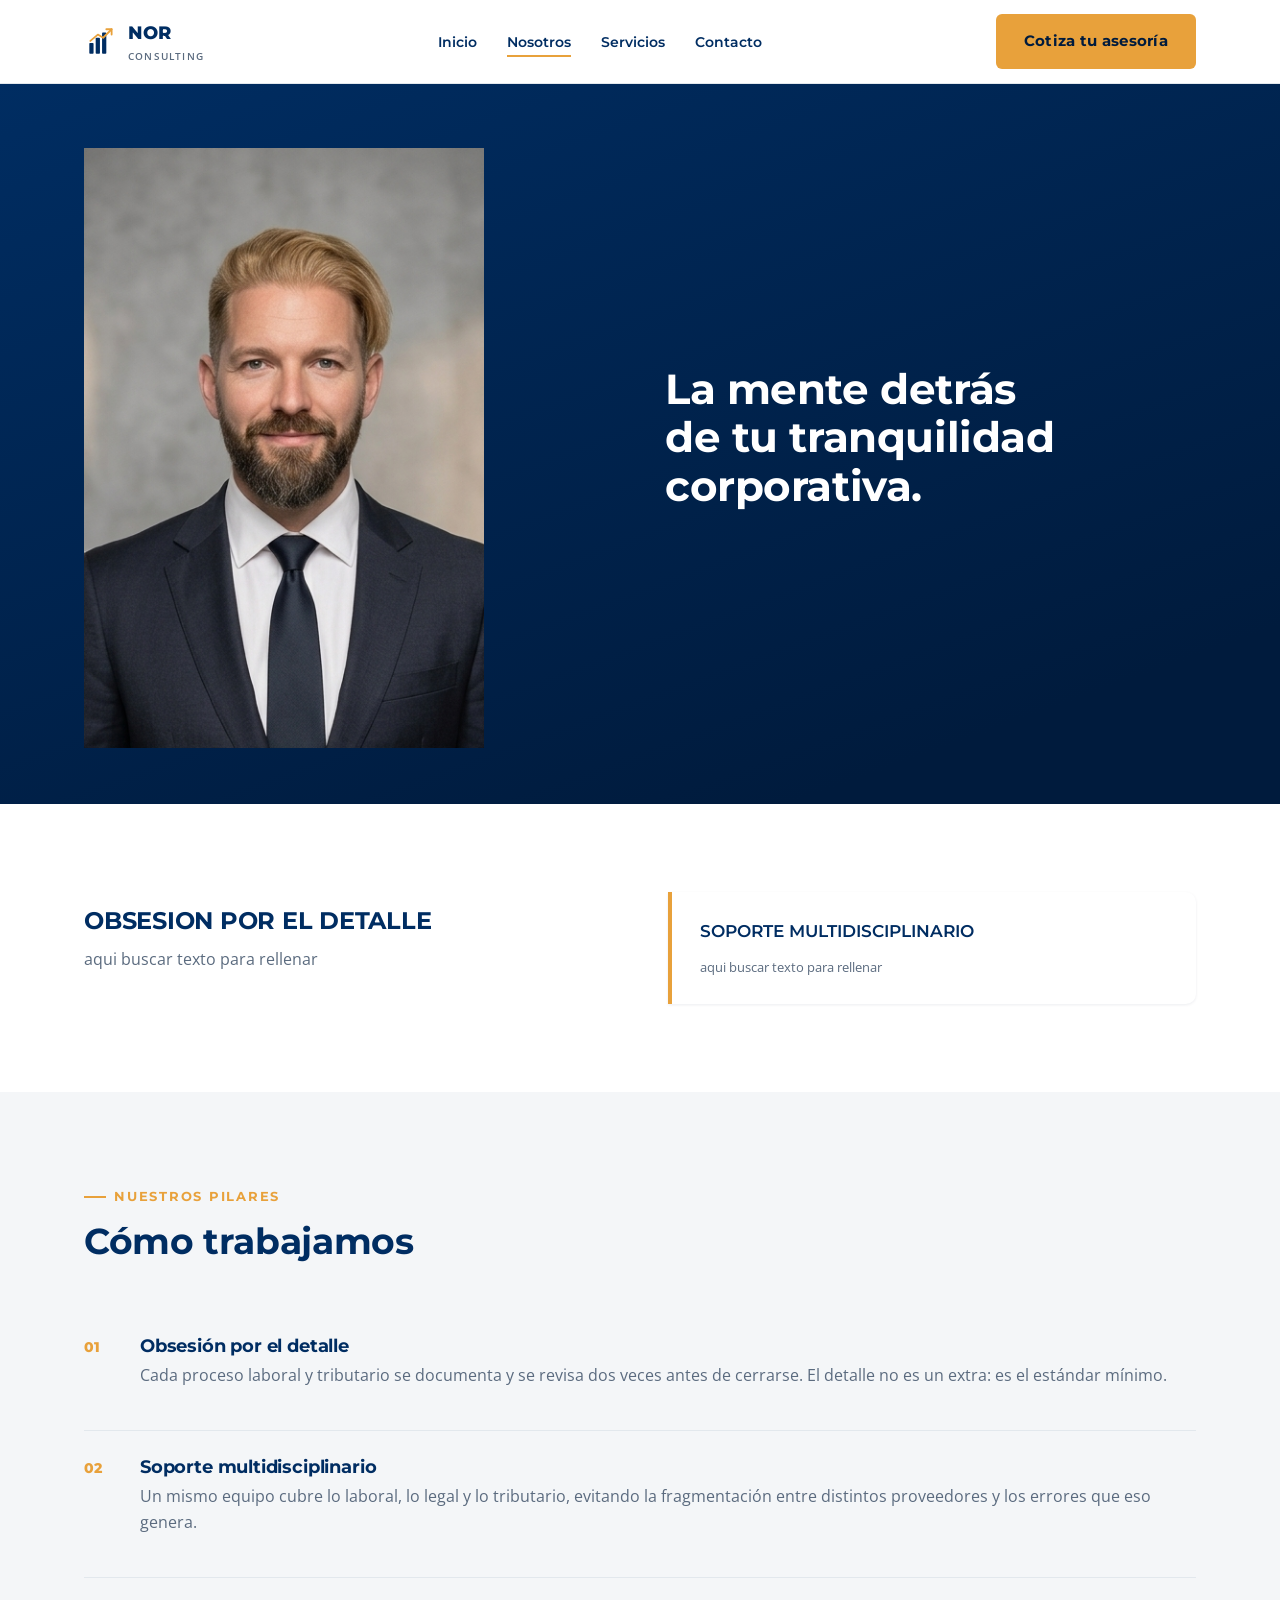
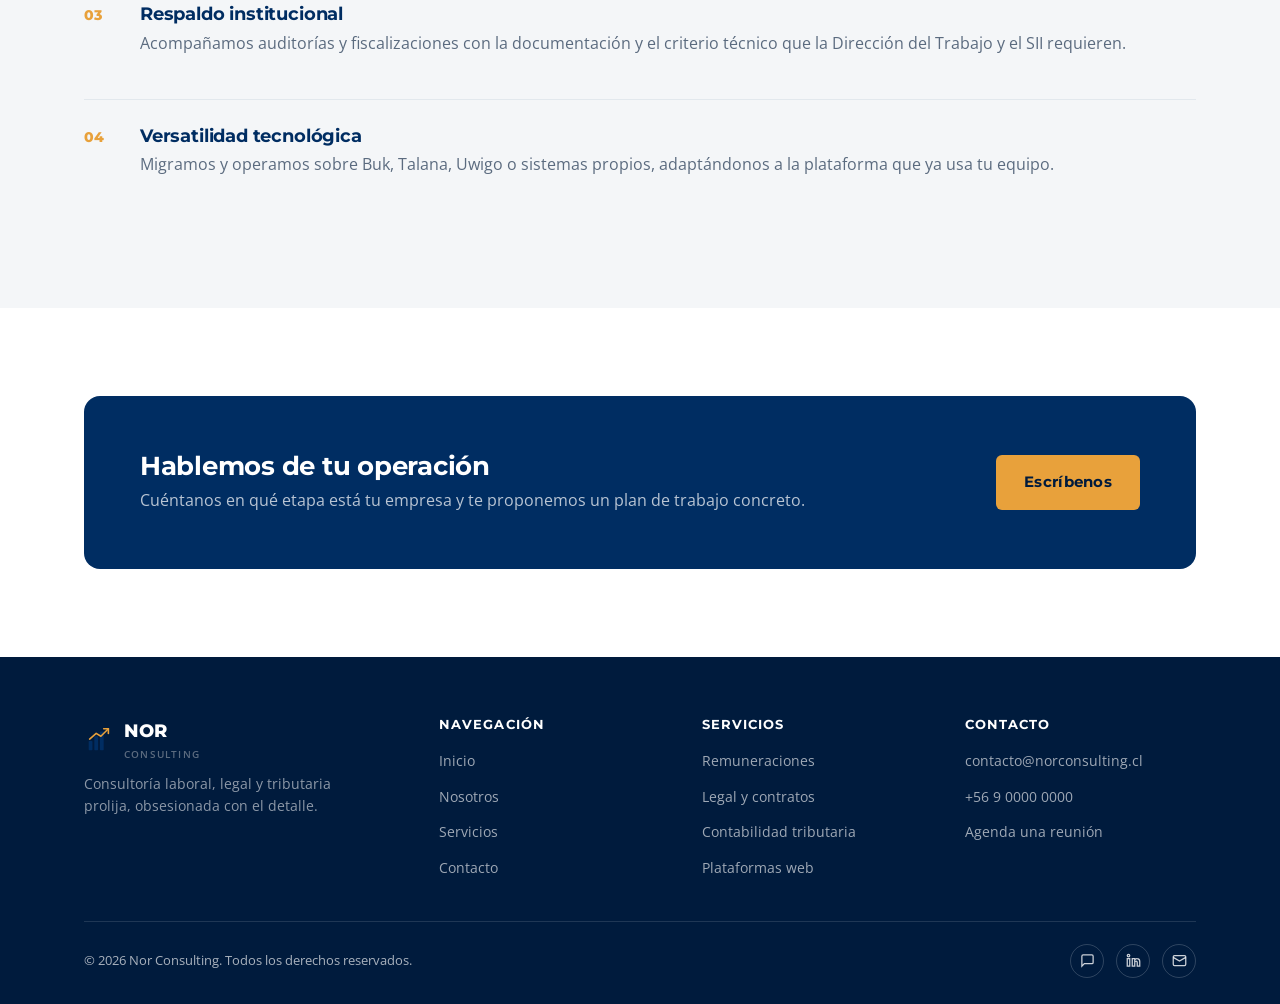
==== commit 35128099: "Actualiza textos del sitio" ====
--- a/nosotros.html
+++ b/nosotros.html
@@ -36,7 +36,7 @@
     <div class="hero-content">
       
       <div class="hero-image">
-        <img src="ruta-de-tu-imagen.png" alt="Imagen corporativa">
+        <img src="CARA.png" alt="Imagen corporativa">
       </div>
 
       <div class="hero-text">
@@ -50,7 +50,6 @@
 <section class="section">
   <div class="container grid grid-2" style="align-items:center; gap:56px;">
     <div class="reveal">
-      <p class="eyebrow">Quiénes somos</p>
       <h2>OBSESION POR EL DETALLE</h2>
       <p>aqui buscar texto para rellenar</p>
     </div>
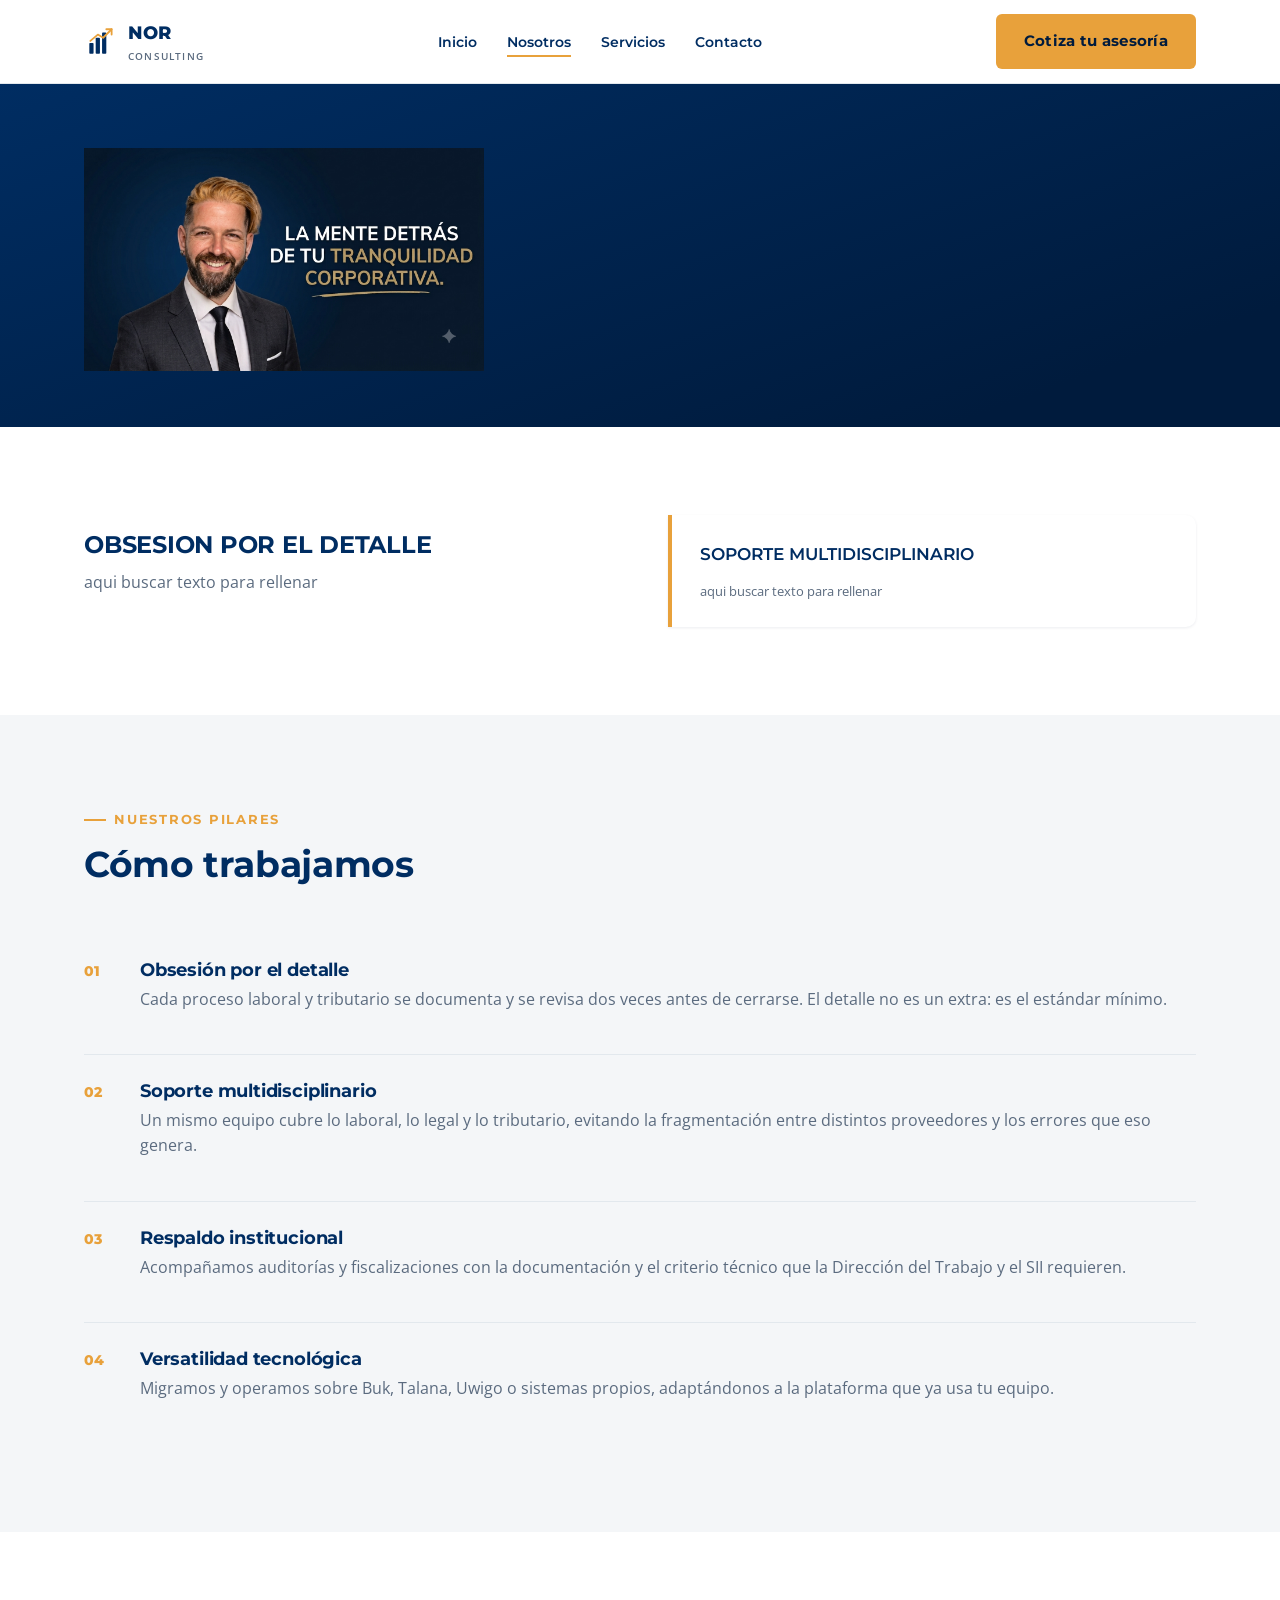
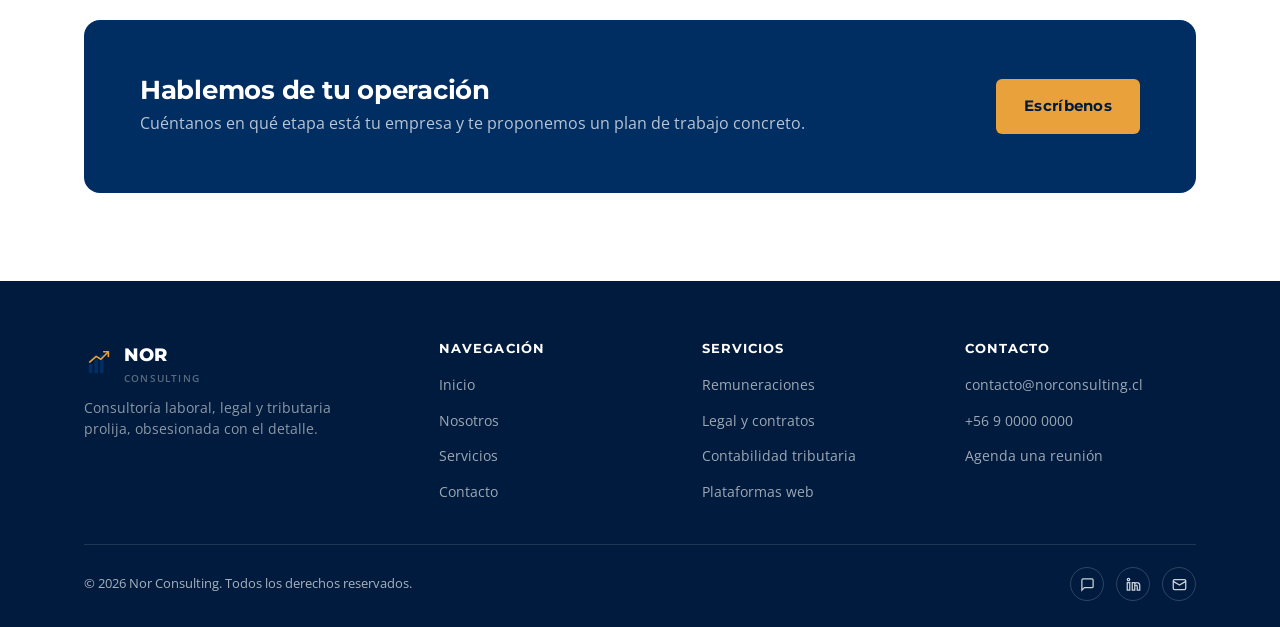
==== commit 8202b0b9: "Actualiza textos del sitio" ====
--- a/nosotros.html
+++ b/nosotros.html
@@ -36,12 +36,9 @@
     <div class="hero-content">
       
       <div class="hero-image">
-        <img src="CARA.png" alt="Imagen corporativa">
+        <img src="lamente.png" alt="Imagen corporativa">
       </div>
 
-      <div class="hero-text">
-        <h1>La mente detrás<br>de tu tranquilidad corporativa.</h1>
-      </div>
 
     </div>
   </div>
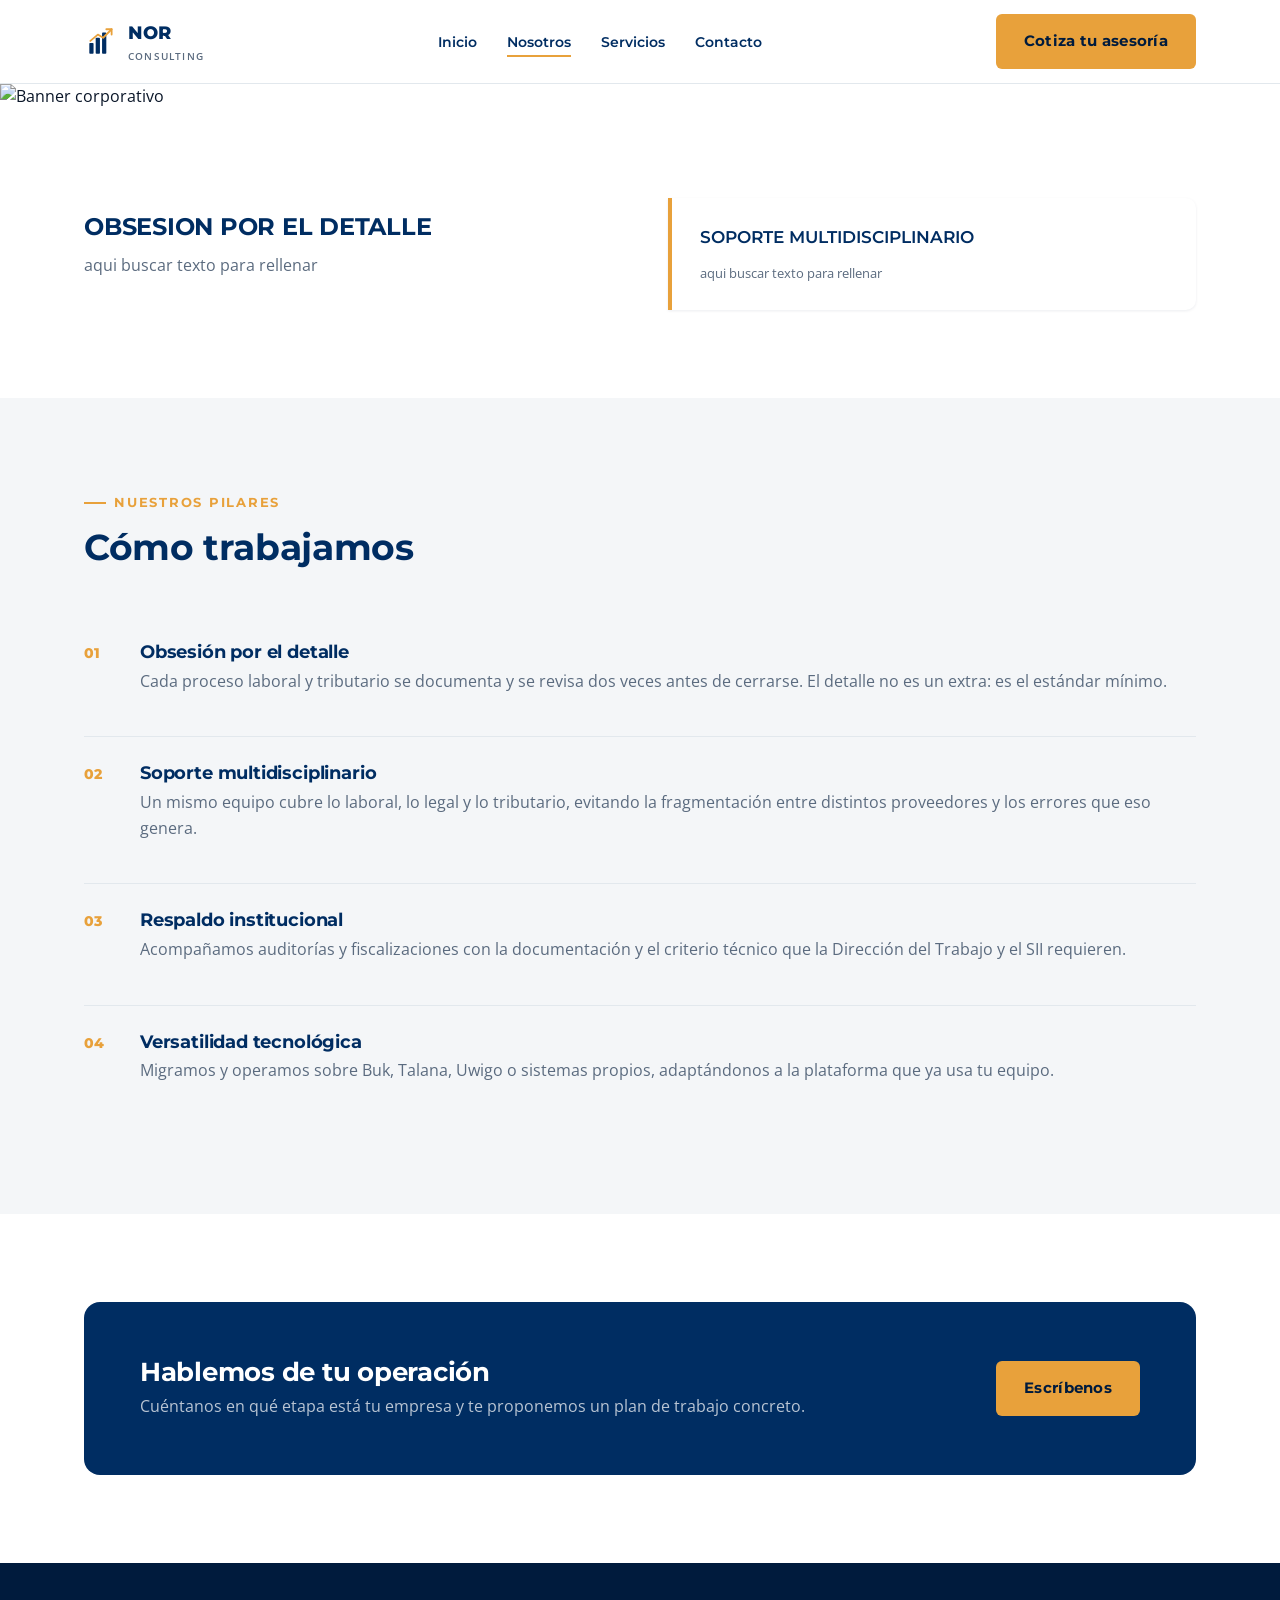
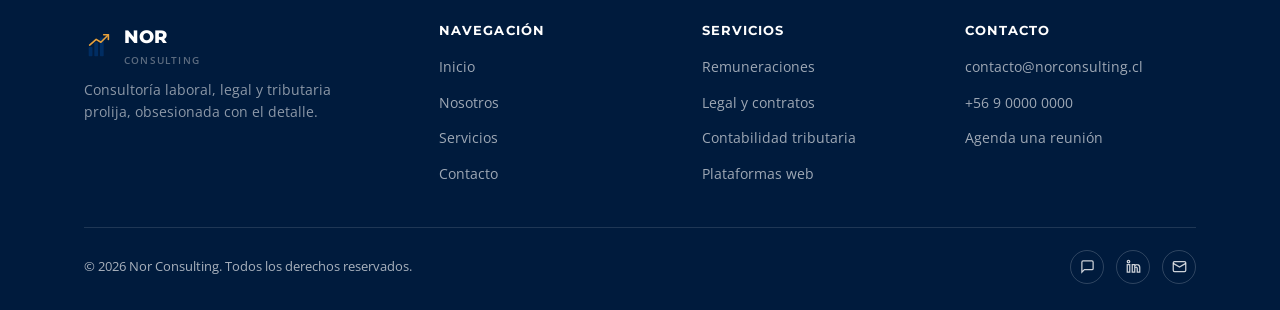
==== commit 4626bcf3: "Actualiza textos del sitio" ====
--- a/nosotros.html
+++ b/nosotros.html
@@ -31,16 +31,9 @@
   </nav>
 </header>
 
-<section class="page-hero">
-  <div class="container">
-    <div class="hero-content">
-      
-      <div class="hero-image">
-        <img src="lamente.png" alt="Imagen corporativa">
-      </div>
-
-
-    </div>
+<section class="hero-carousel">
+  <div class="carousel-slide">
+    <img src="/img/banner1.png" alt="Banner corporativo">
   </div>
 </section>
 
--- a/css/styles.css
+++ b/css/styles.css
@@ -630,15 +630,20 @@
   gap: 50px;
 }
 
-.hero-image {
-  flex: 1;
-}
-
-.hero-image img {
-  width: 100%;
-  max-width: 400px;
-}
-
 .hero-text {
   flex: 1;
 }
+
+modificaciones
+
+.hero-carousel {
+  width: 100%;
+  overflow: hidden;
+}
+
+.carousel-slide img {
+  width: 100%;
+  height: auto;
+  display: block;
+  object-fit: cover;
+}
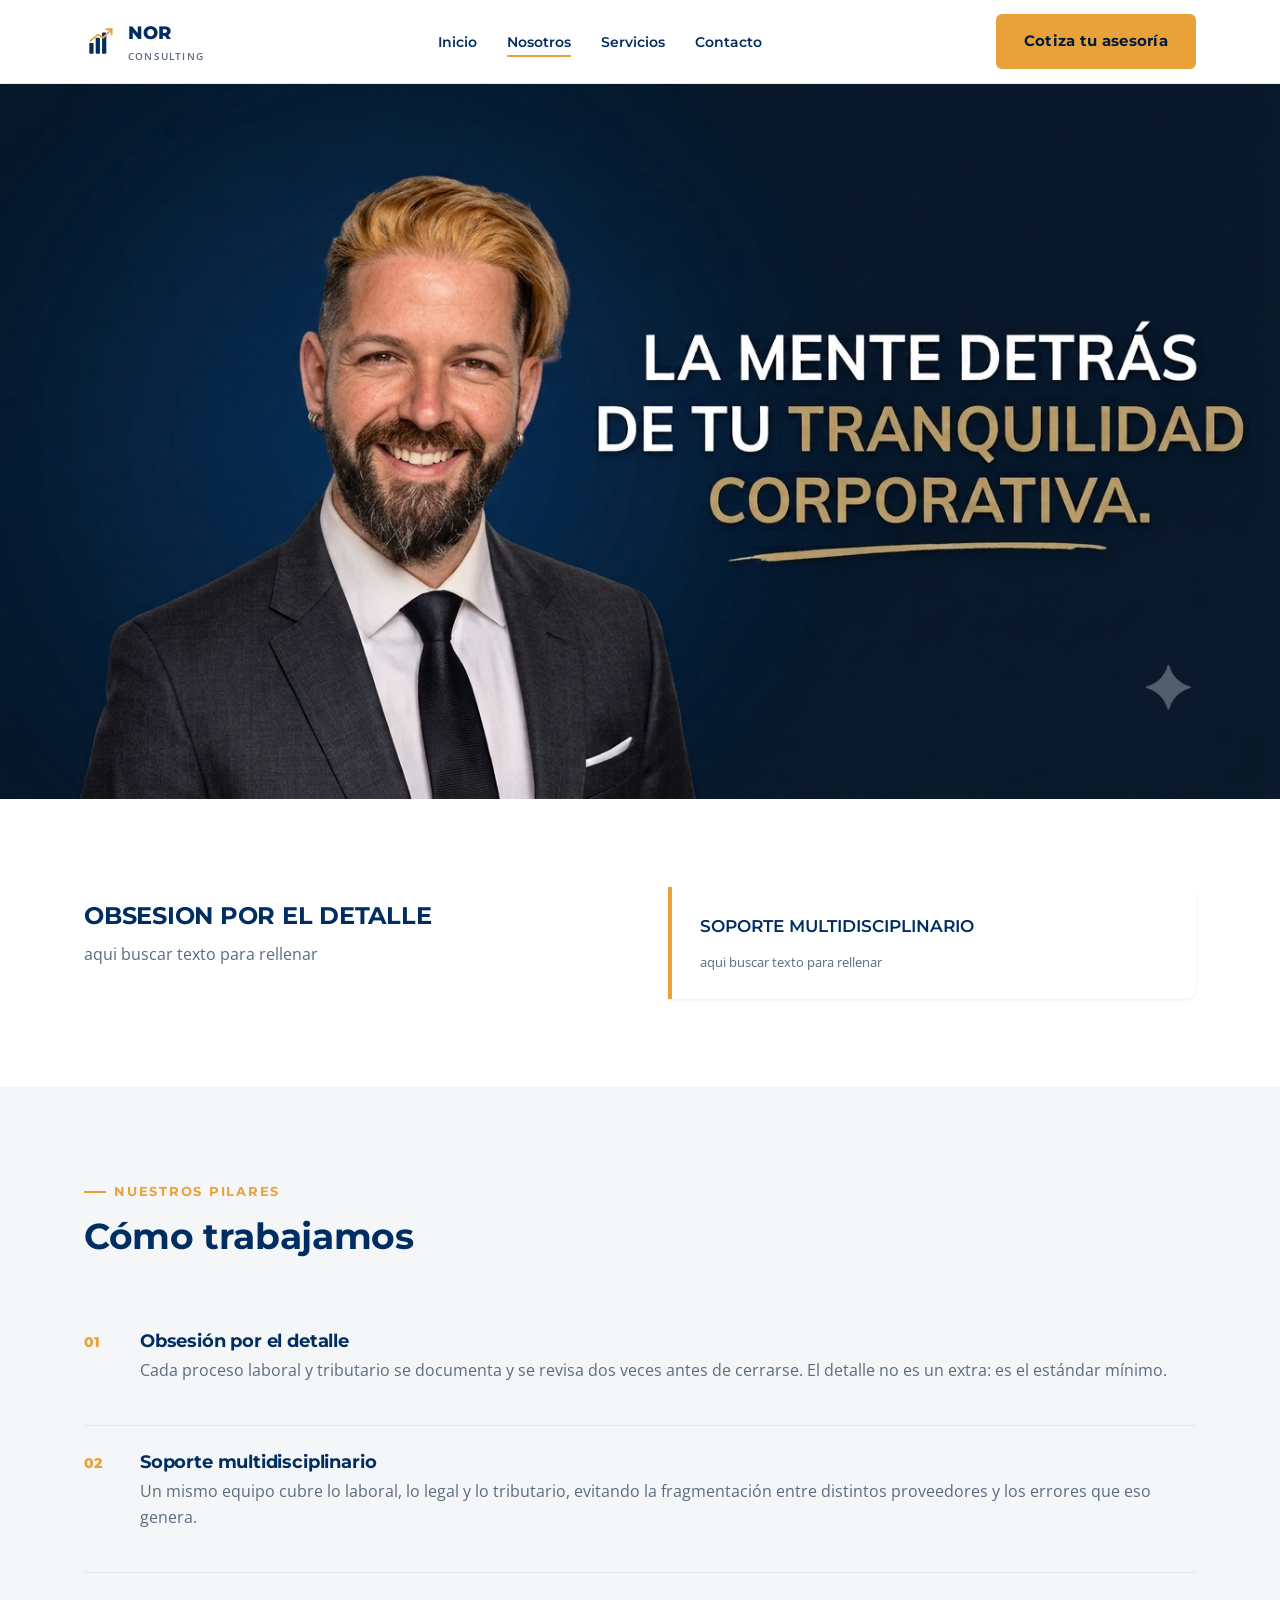
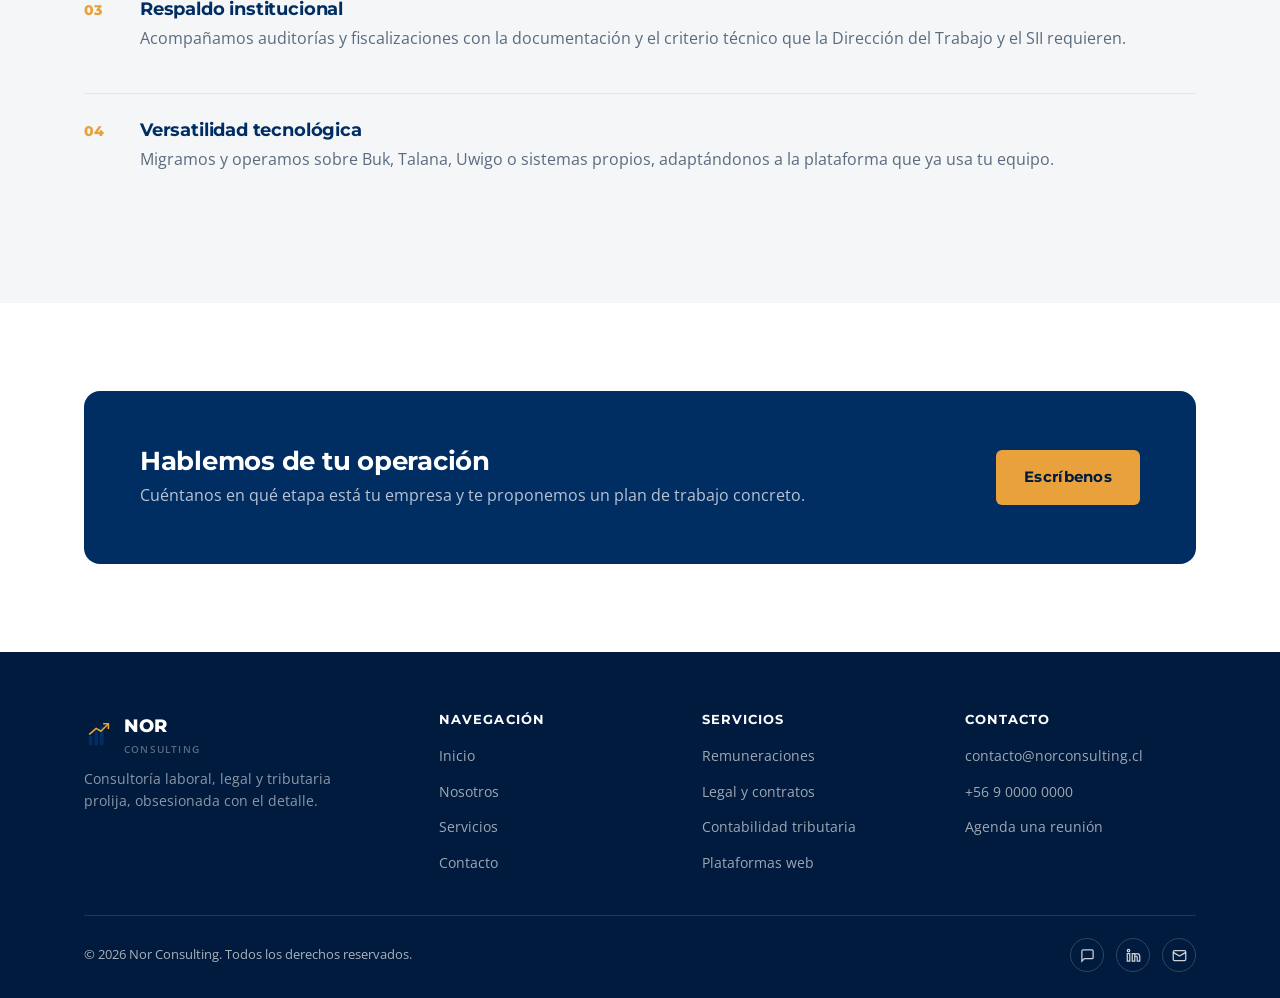
==== commit 465edba5: "Actualiza textos del sitio" ====
--- a/nosotros.html
+++ b/nosotros.html
@@ -33,7 +33,7 @@
 
 <section class="hero-carousel">
   <div class="carousel-slide">
-    <img src="/img/banner1.png" alt="Banner corporativo">
+    <img src="/lamente.png" alt="Banner corporativo">
   </div>
 </section>
 
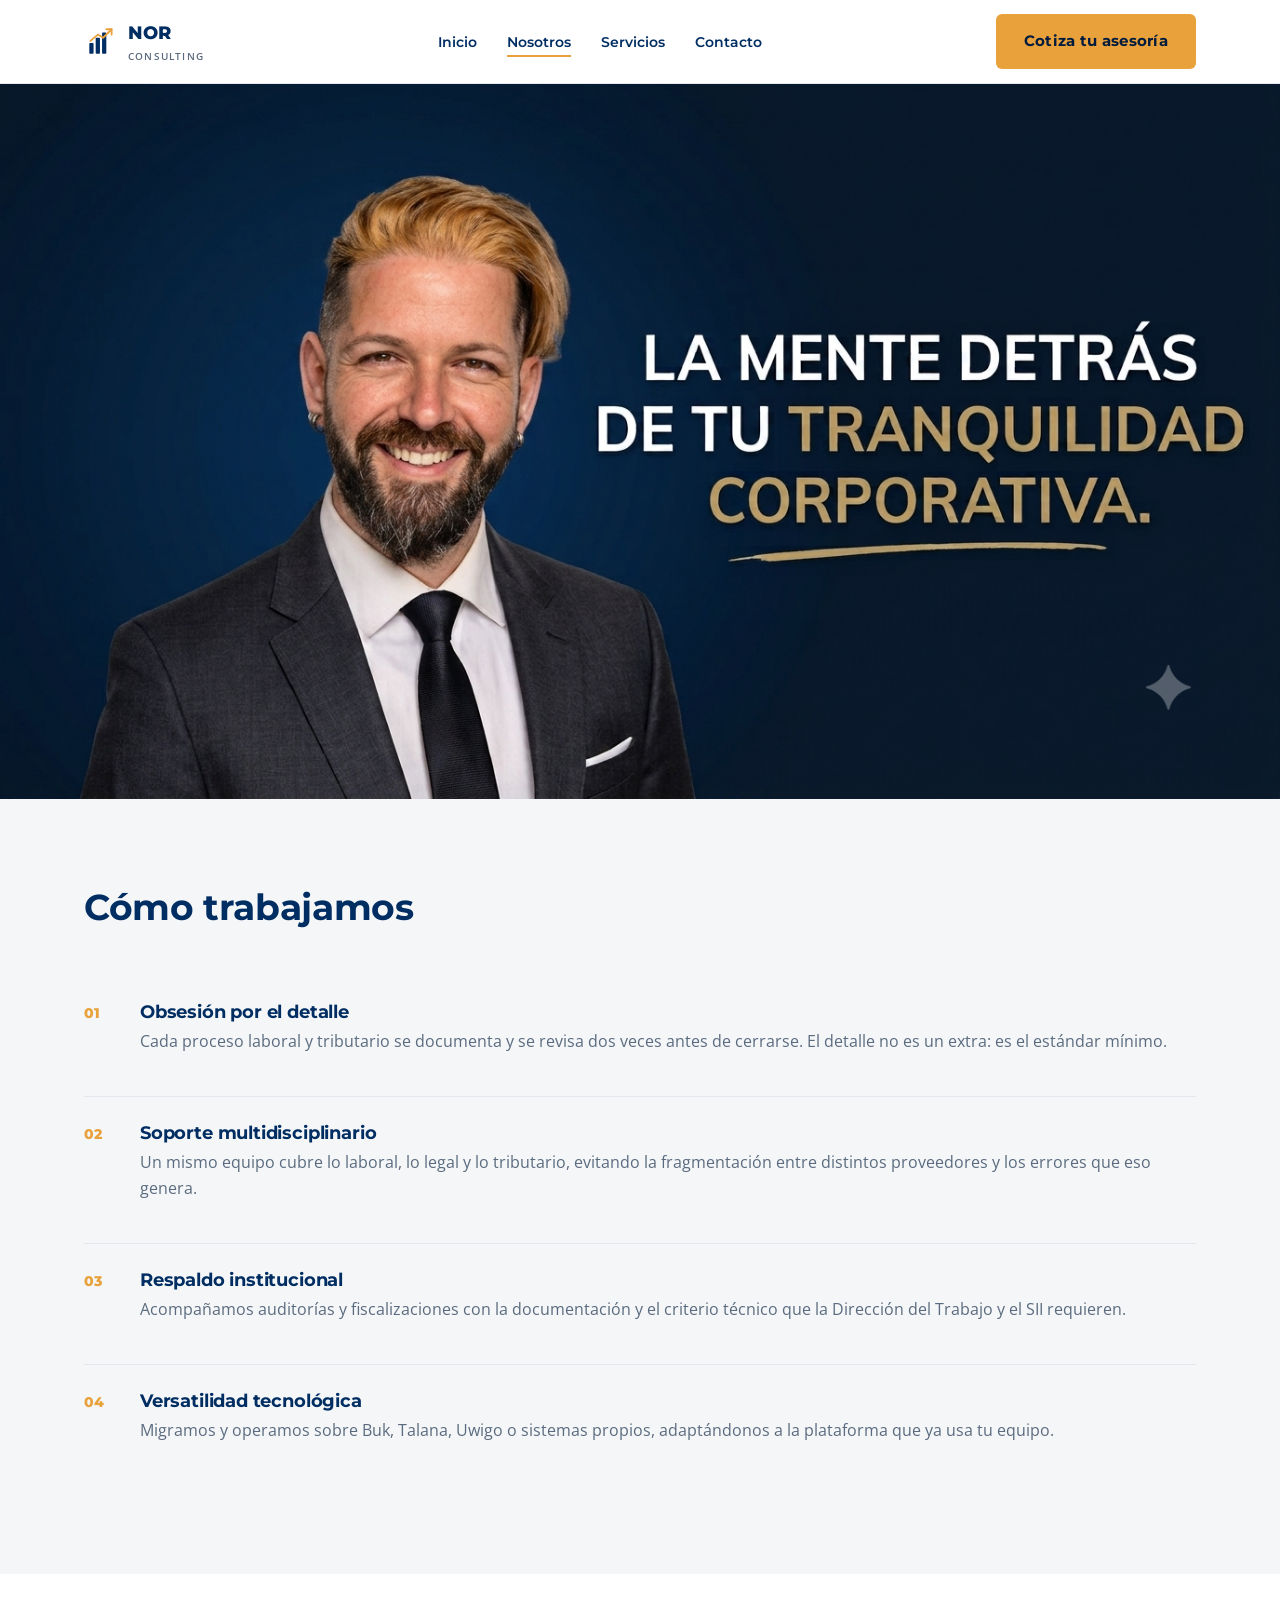
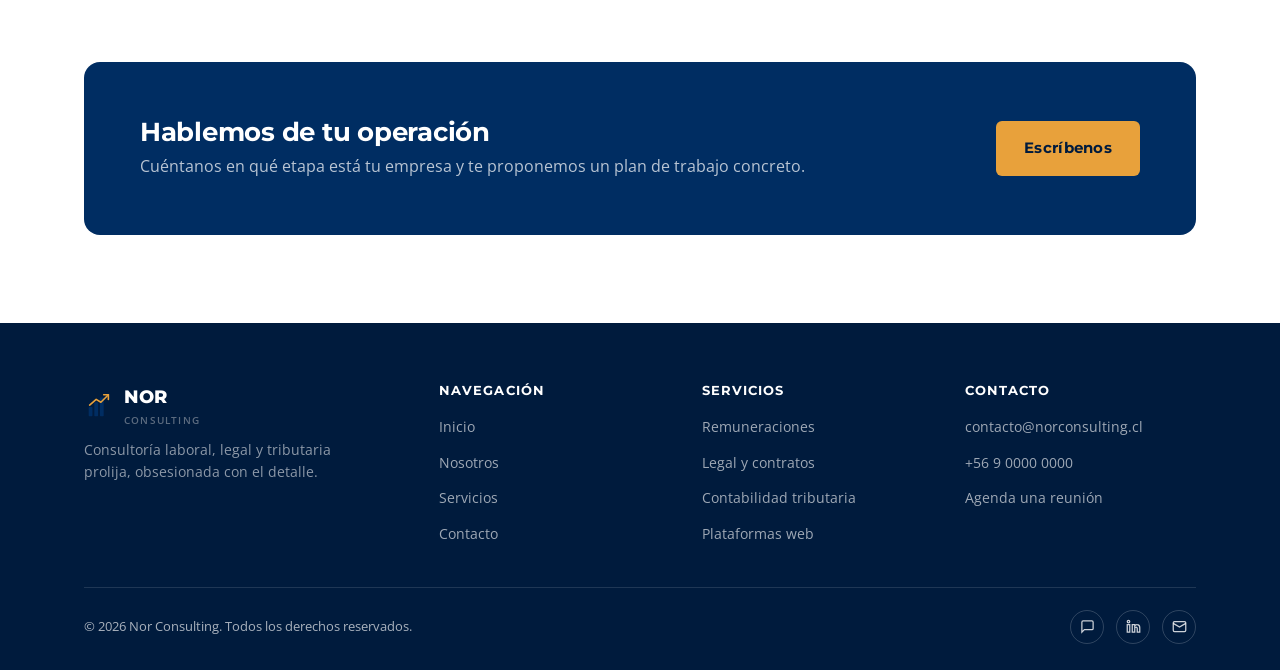
==== commit f2e6d3d1: "Actualiza textos del sitio" ====
--- a/nosotros.html
+++ b/nosotros.html
@@ -37,23 +37,10 @@
   </div>
 </section>
 
-<section class="section">
-  <div class="container grid grid-2" style="align-items:center; gap:56px;">
-    <div class="reveal">
-      <h2>OBSESION POR EL DETALLE</h2>
-      <p>aqui buscar texto para rellenar</p>
-    </div>
-    <div class="quote-card reveal">
-      <p>SOPORTE MULTIDISCIPLINARIO </p>
-      <div class="who"> aqui buscar texto para rellenar</div>
-    </div>
-  </div>
-</section>
 
 <section class="section section-gray">
   <div class="container">
     <div class="section-head">
-      <p class="eyebrow">Nuestros pilares</p>
       <h2>Cómo trabajamos</h2>
     </div>
     <div class="pillar reveal">
